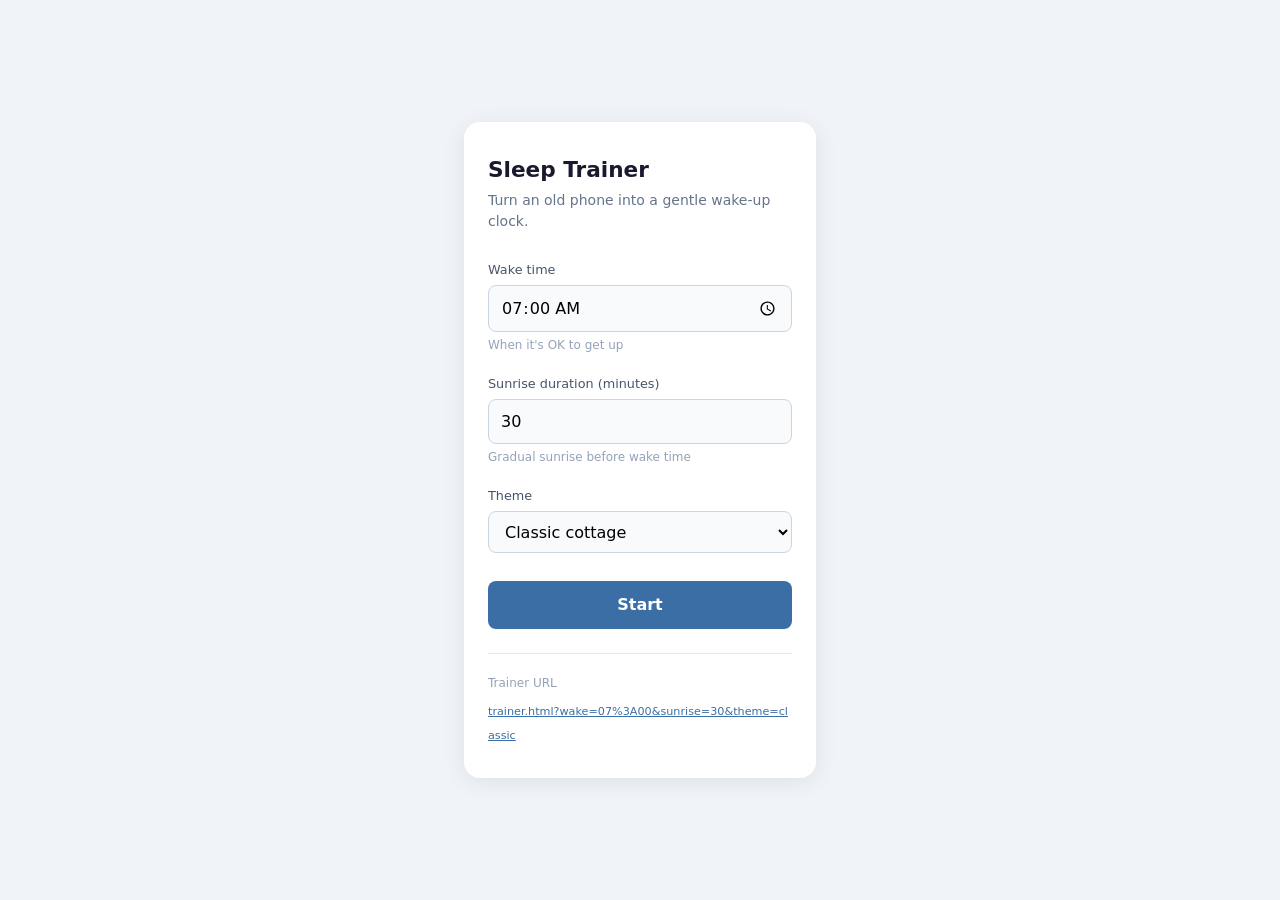
==== index.html @ 4d90ee86 "One shot vibe coded implementation." ====
<!DOCTYPE html>
<html lang="en">
<head>
  <meta charset="UTF-8">
  <meta name="viewport" content="width=device-width, initial-scale=1.0, viewport-fit=cover">
  <meta name="theme-color" content="#3b6ea5">
  <meta name="description" content="Configure a toddler sleep trainer for your old phone">
  <link rel="manifest" href="manifest.json">
  <link rel="icon" href="images/day.png">
  <link rel="apple-touch-icon" href="images/day.png">
  <title>Sleep Trainer — Setup</title>
  <link rel="stylesheet" href="css/index.css">
</head>
<body>
  <main class="config">
    <h1>Sleep Trainer</h1>
    <p class="subtitle">Turn an old phone into a gentle wake-up clock.</p>

    <form id="config-form">
      <div class="field">
        <label for="wake">Wake time</label>
        <input type="time" id="wake" name="wake" value="07:00" required>
        <p class="hint">When it's OK to get up</p>
      </div>

      <div class="field">
        <label for="sunrise">Sunrise duration (minutes)</label>
        <input type="number" id="sunrise" name="sunrise" value="30" min="1" max="120" required>
        <p class="hint">Gradual sunrise before wake time</p>
      </div>

      <div class="field">
        <label for="theme">Theme</label>
        <select id="theme" name="theme"></select>
      </div>

      <button type="submit" class="btn-start">Start</button>
    </form>

    <div class="url-preview">
      <p>Trainer URL</p>
      <a id="url-output" href="trainer.html?wake=07:00&sunrise=30&theme=classic"></a>
    </div>
  </main>

  <script type="module" src="js/index.js"></script>
</body>
</html>
---- css/index.css ----
@import 'common.css';

body {
  display: flex;
  align-items: center;
  justify-content: center;
  padding: 1.5rem;
}

.config {
  width: 100%;
  max-width: 22rem;
  background: #fff;
  border-radius: 1rem;
  padding: 2rem 1.5rem;
  box-shadow: 0 4px 24px rgba(0, 0, 0, 0.08);
}

.config h1 {
  font-size: 1.35rem;
  font-weight: 600;
  margin-bottom: 0.25rem;
}

.config .subtitle {
  color: #64748b;
  font-size: 0.875rem;
  margin-bottom: 1.75rem;
}

.field {
  margin-bottom: 1.25rem;
}

.field label {
  display: block;
  font-size: 0.8rem;
  font-weight: 500;
  color: #475569;
  margin-bottom: 0.35rem;
}

.field input,
.field select {
  width: 100%;
  padding: 0.6rem 0.75rem;
  border: 1px solid #cbd5e1;
  border-radius: 0.5rem;
  background: #f8fafc;
}

.field input:focus,
.field select:focus {
  outline: 2px solid #93c5fd;
  border-color: #93c5fd;
}

.field .hint {
  font-size: 0.75rem;
  color: #94a3b8;
  margin-top: 0.25rem;
}

.btn-start {
  width: 100%;
  padding: 0.75rem;
  margin-top: 0.5rem;
  border: none;
  border-radius: 0.5rem;
  background: #3b6ea5;
  color: #fff;
  font-weight: 600;
  cursor: pointer;
}

.btn-start:active {
  background: #2d5680;
}

.url-preview {
  margin-top: 1.5rem;
  padding-top: 1.25rem;
  border-top: 1px solid #e2e8f0;
}

.url-preview p {
  font-size: 0.75rem;
  color: #94a3b8;
  margin-bottom: 0.35rem;
}

.url-preview a {
  font-size: 0.7rem;
  word-break: break-all;
}
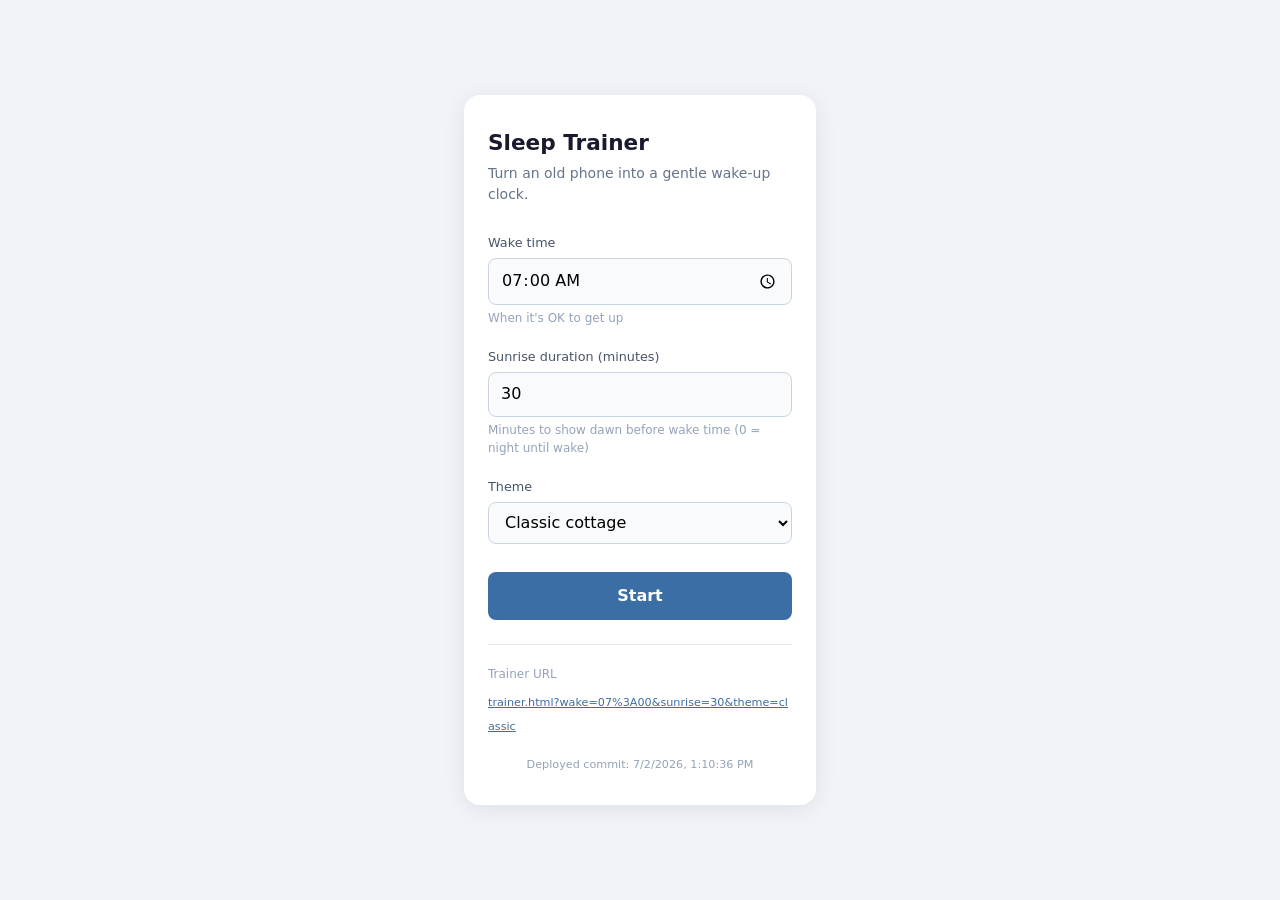
==== commit 4cb124b2: "No fading transitions - simplify timing logic so it's easier to understand." ====
--- a/index.html
+++ b/index.html
@@ -25,8 +25,8 @@
 
       <div class="field">
         <label for="sunrise">Sunrise duration (minutes)</label>
-        <input type="number" id="sunrise" name="sunrise" value="30" min="1" max="120" required>
-        <p class="hint">Gradual sunrise before wake time</p>
+        <input type="number" id="sunrise" name="sunrise" value="30" min="0" max="120" required>
+        <p class="hint">Minutes to show dawn before wake time (0 = night until wake)</p>
       </div>
 
       <div class="field">
@@ -41,6 +41,8 @@
       <p>Trainer URL</p>
       <a id="url-output" href="trainer.html?wake=07:00&sunrise=30&theme=classic"></a>
     </div>
+
+    <p class="build-time" id="build-time" hidden></p>
   </main>
 
   <script type="module" src="js/index.js"></script>
--- a/css/index.css
+++ b/css/index.css
@@ -93,3 +93,10 @@
   font-size: 0.7rem;
   word-break: break-all;
 }
+
+.build-time {
+  margin-top: 1.25rem;
+  font-size: 0.7rem;
+  color: #94a3b8;
+  text-align: center;
+}
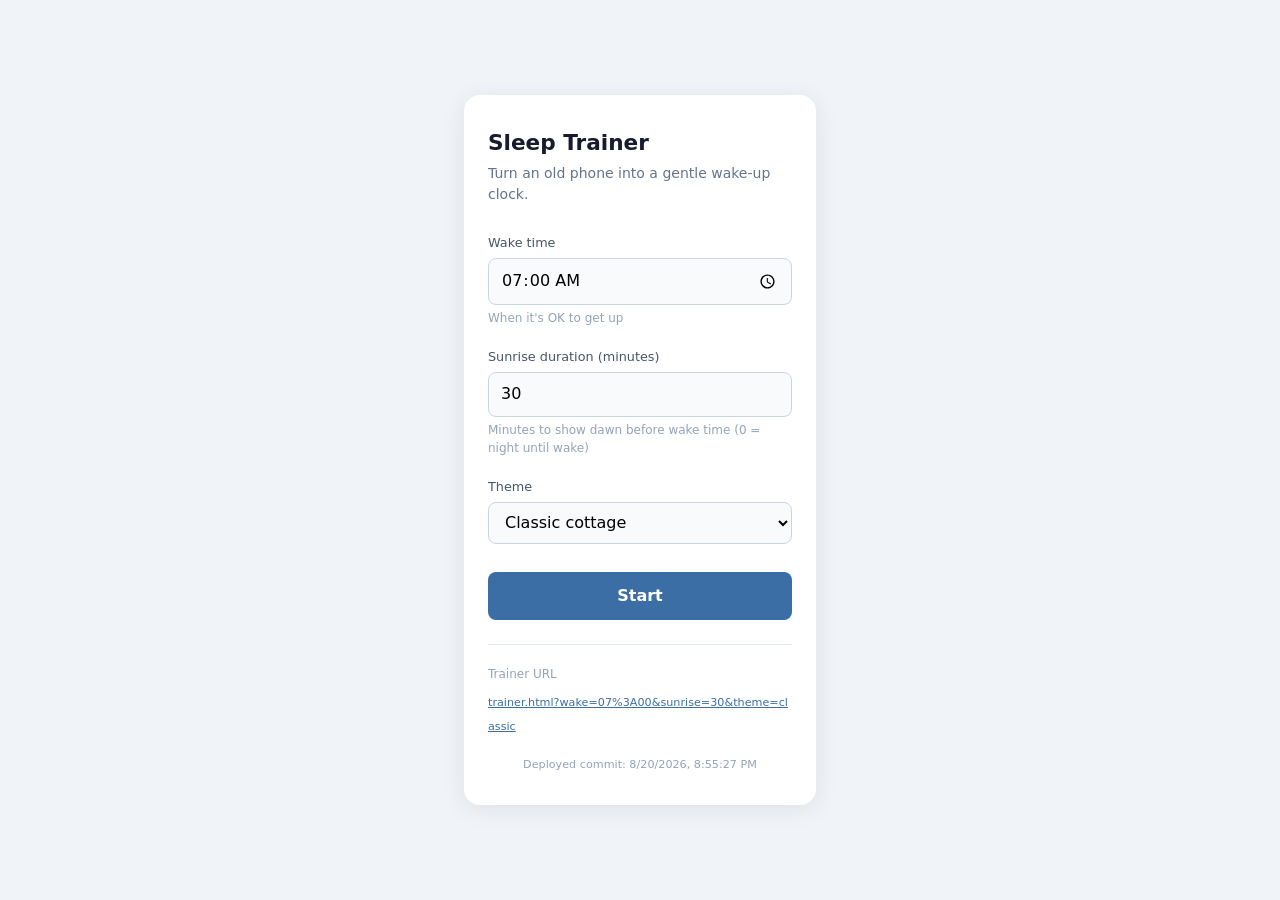
==== commit 81da06d6: "Add cat theme." ====
--- a/index.html
+++ b/index.html
@@ -6,8 +6,8 @@
   <meta name="theme-color" content="#3b6ea5">
   <meta name="description" content="Configure a toddler sleep trainer for your old phone">
   <link rel="manifest" href="manifest.json">
-  <link rel="icon" href="images/day.png">
-  <link rel="apple-touch-icon" href="images/day.png">
+  <link rel="icon" href="images/cottage/day.png">
+  <link rel="apple-touch-icon" href="images/cottage/day.png">
   <title>Sleep Trainer — Setup</title>
   <link rel="stylesheet" href="css/index.css">
 </head>
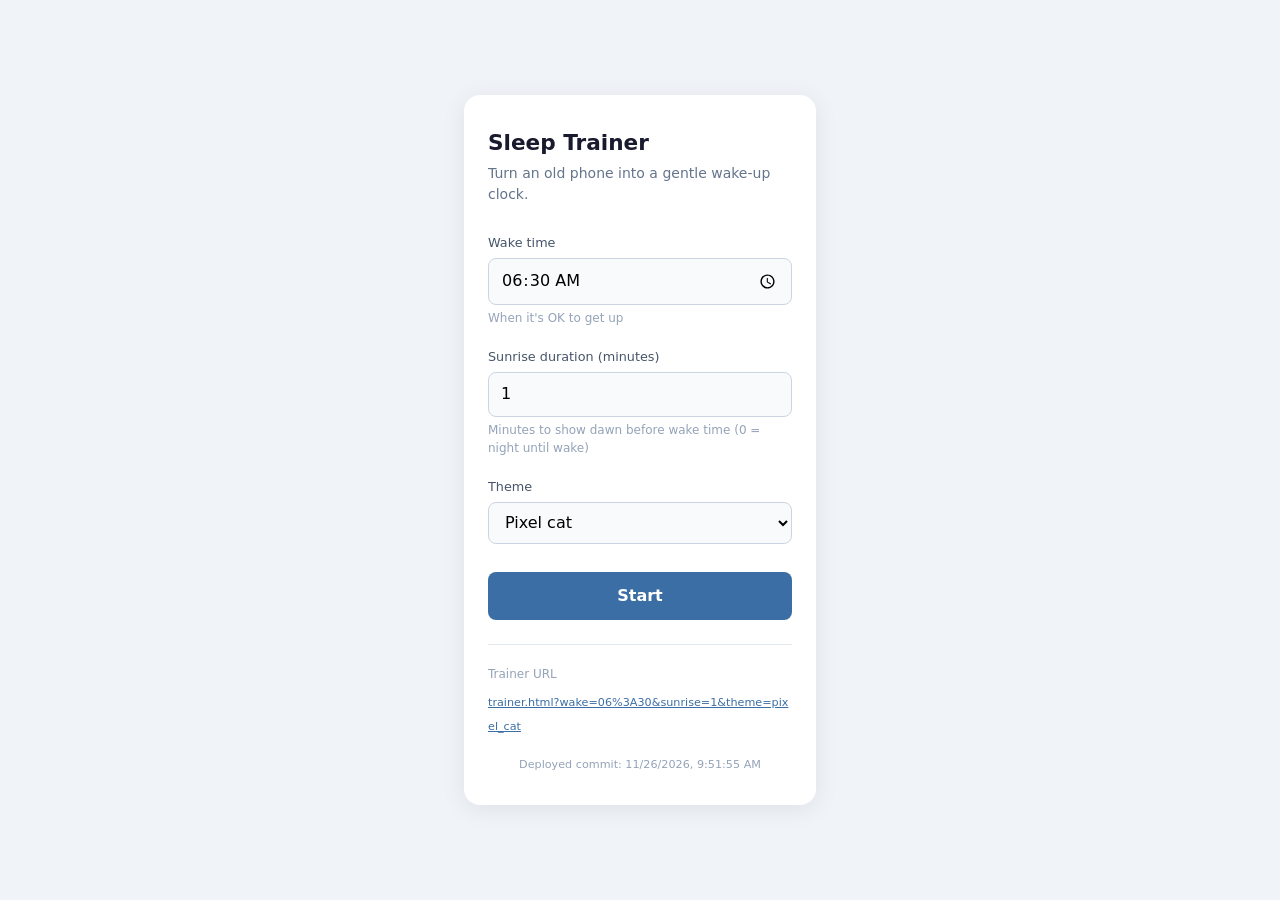
==== commit eb92df1d: "Update defaults." ====
--- a/index.html
+++ b/index.html
@@ -19,13 +19,13 @@
     <form id="config-form">
       <div class="field">
         <label for="wake">Wake time</label>
-        <input type="time" id="wake" name="wake" value="07:00" required>
+        <input type="time" id="wake" name="wake" value="06:30" required>
         <p class="hint">When it's OK to get up</p>
       </div>
 
       <div class="field">
         <label for="sunrise">Sunrise duration (minutes)</label>
-        <input type="number" id="sunrise" name="sunrise" value="30" min="0" max="120" required>
+        <input type="number" id="sunrise" name="sunrise" value="1" min="0" max="120" required>
         <p class="hint">Minutes to show dawn before wake time (0 = night until wake)</p>
       </div>
 
@@ -39,7 +39,7 @@
 
     <div class="url-preview">
       <p>Trainer URL</p>
-      <a id="url-output" href="trainer.html?wake=07:00&sunrise=30&theme=classic"></a>
+      <a id="url-output" href="trainer.html?wake=06:30&sunrise=1&theme=pixel_cat"></a>
     </div>
 
     <p class="build-time" id="build-time" hidden></p>
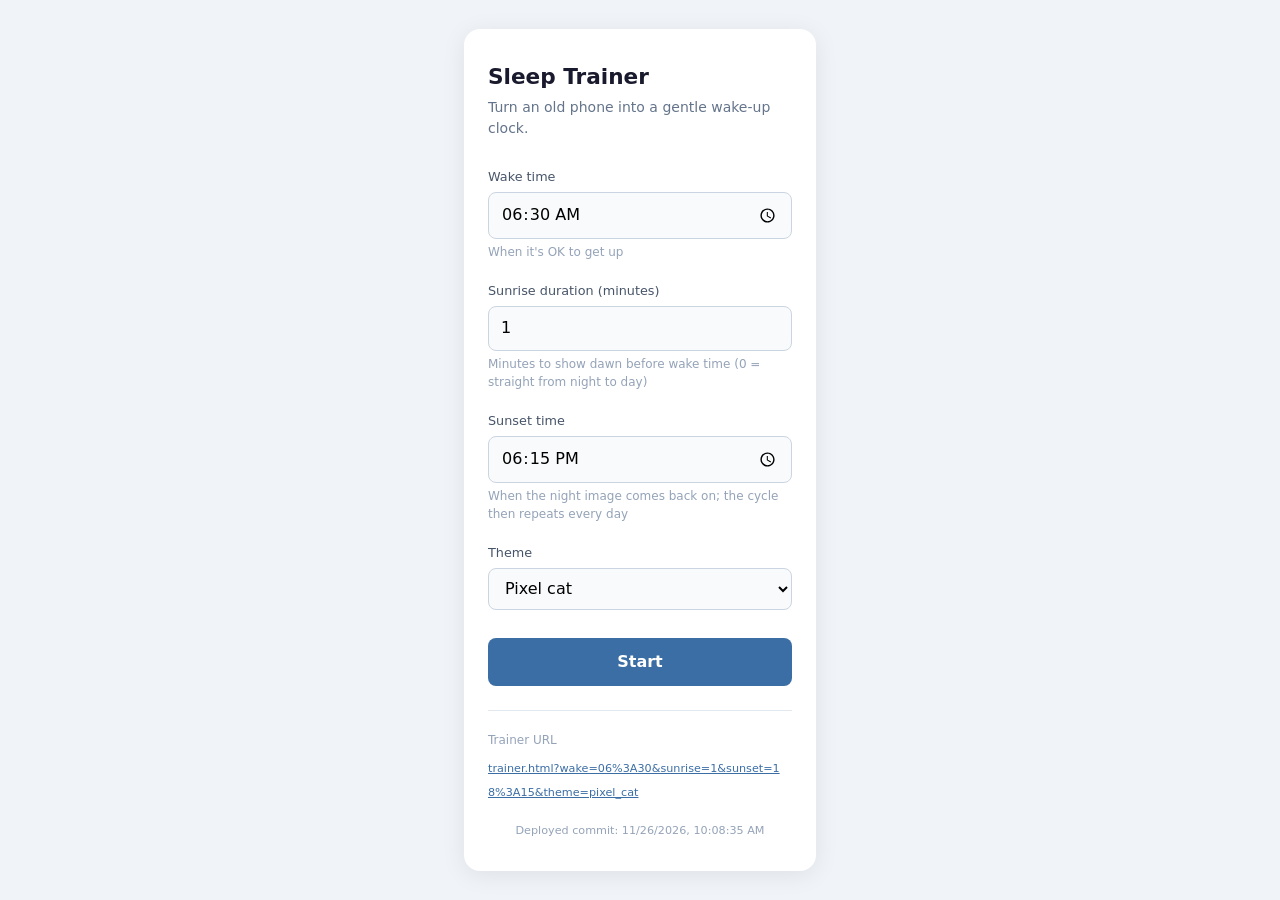
==== commit 86dcf6c3: "Loop continuously, with a sunset time." ====
--- a/index.html
+++ b/index.html
@@ -16,6 +16,8 @@
     <h1>Sleep Trainer</h1>
     <p class="subtitle">Turn an old phone into a gentle wake-up clock.</p>
 
+    <div class="errors" id="errors" role="alert" hidden></div>
+
     <form id="config-form">
       <div class="field">
         <label for="wake">Wake time</label>
@@ -26,7 +28,13 @@
       <div class="field">
         <label for="sunrise">Sunrise duration (minutes)</label>
         <input type="number" id="sunrise" name="sunrise" value="1" min="0" max="120" required>
-        <p class="hint">Minutes to show dawn before wake time (0 = night until wake)</p>
+        <p class="hint">Minutes to show dawn before wake time (0 = straight from night to day)</p>
+      </div>
+
+      <div class="field">
+        <label for="sunset">Sunset time</label>
+        <input type="time" id="sunset" name="sunset" value="18:15" required>
+        <p class="hint">When the night image comes back on; the cycle then repeats every day</p>
       </div>
 
       <div class="field">
@@ -39,7 +47,7 @@
 
     <div class="url-preview">
       <p>Trainer URL</p>
-      <a id="url-output" href="trainer.html?wake=06:30&sunrise=1&theme=pixel_cat"></a>
+      <a id="url-output" href="trainer.html?wake=06%3A30&sunrise=1&sunset=18%3A15&theme=pixel_cat"></a>
     </div>
 
     <p class="build-time" id="build-time" hidden></p>
--- a/css/index.css
+++ b/css/index.css
@@ -26,6 +26,24 @@
   color: #64748b;
   font-size: 0.875rem;
   margin-bottom: 1.75rem;
+}
+
+.errors {
+  margin-bottom: 1.25rem;
+  padding: 0.75rem 0.9rem;
+  border: 1px solid #fca5a5;
+  border-radius: 0.5rem;
+  background: #fef2f2;
+  color: #b91c1c;
+  font-size: 0.85rem;
+}
+
+.errors ul {
+  margin: 0.4rem 0 0 1.1rem;
+}
+
+.errors[hidden] {
+  display: none;
 }
 
 .field {
